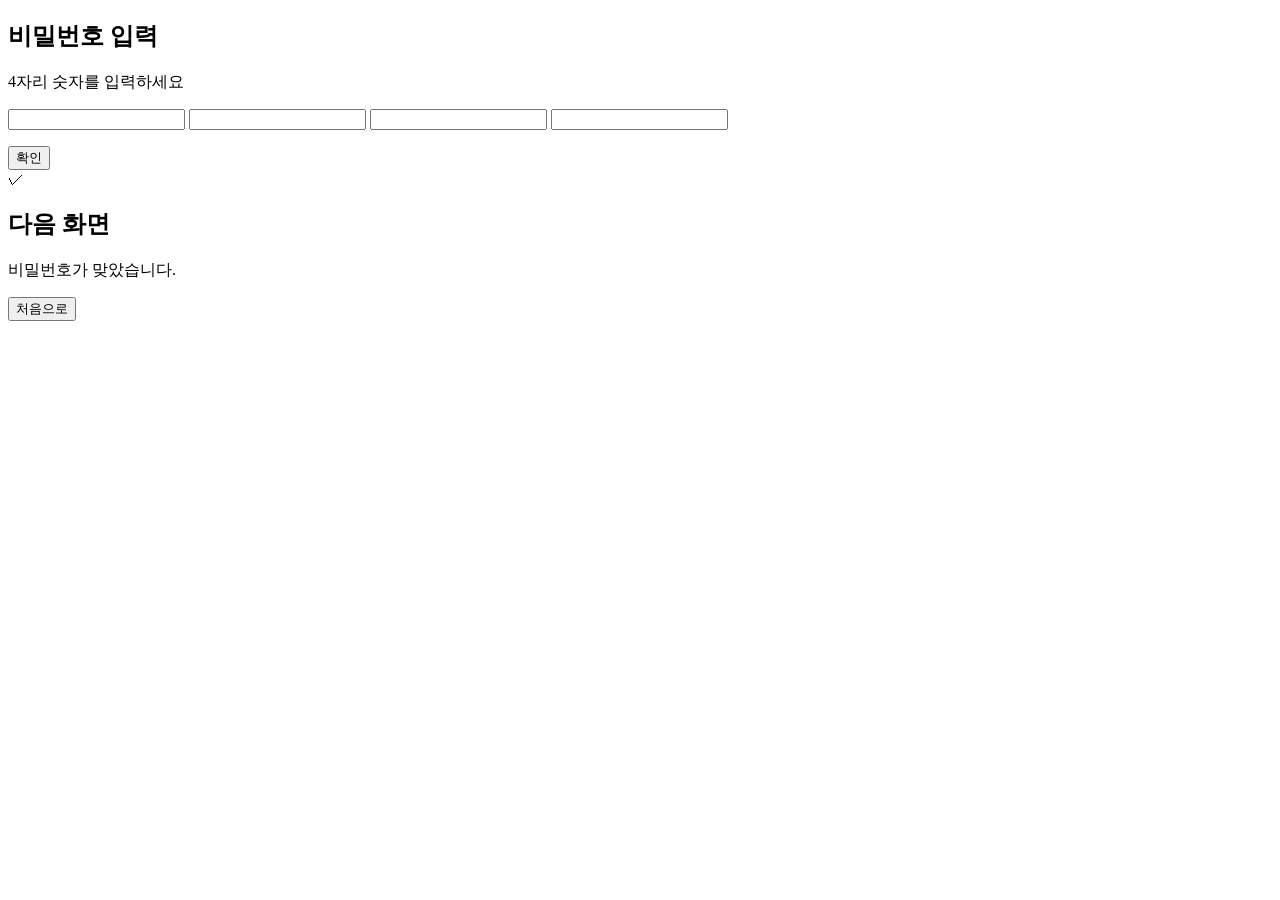
==== password-app/index.html @ 04d48273 "Add password app HTML" ====
<!doctype html>
<html lang="ko">
  <head>
    <meta charset="UTF-8" />
    <meta name="viewport" content="width=device-width, initial-scale=1.0" />
    <title>4자리 비밀번호</title>
    <link rel="stylesheet" href="./styles.css" />
  </head>
  <body>
    <main class="app" aria-live="polite">
      <section class="scene" id="lock-screen">
        <div class="lock-art" aria-hidden="true">
          <span class="lock-shackle"></span>
          <span class="lock-body"></span>
          <span class="lock-dot"></span>
        </div>

        <h1>비밀번호 입력</h1>
        <p class="hint">4자리 숫자를 입력하세요</p>

        <form id="pin-form" autocomplete="off">
          <div class="pin-inputs" role="group" aria-label="4자리 비밀번호">
            <input type="password" inputmode="numeric" pattern="[0-9]*" maxlength="1" aria-label="첫 번째 숫자" />
            <input type="password" inputmode="numeric" pattern="[0-9]*" maxlength="1" aria-label="두 번째 숫자" />
            <input type="password" inputmode="numeric" pattern="[0-9]*" maxlength="1" aria-label="세 번째 숫자" />
            <input type="password" inputmode="numeric" pattern="[0-9]*" maxlength="1" aria-label="네 번째 숫자" />
          </div>

          <p class="message" id="message"></p>
          <button type="submit">확인</button>
        </form>
      </section>

      <section class="scene success-screen hidden" id="success-screen">
        <div class="success-mark" aria-hidden="true">✓</div>
        <h1>다음 화면</h1>
        <p>비밀번호가 맞았습니다.</p>
        <button type="button" id="reset-button">처음으로</button>
      </section>
    </main>

    <script src="./script.js"></script>
  </body>
</html>
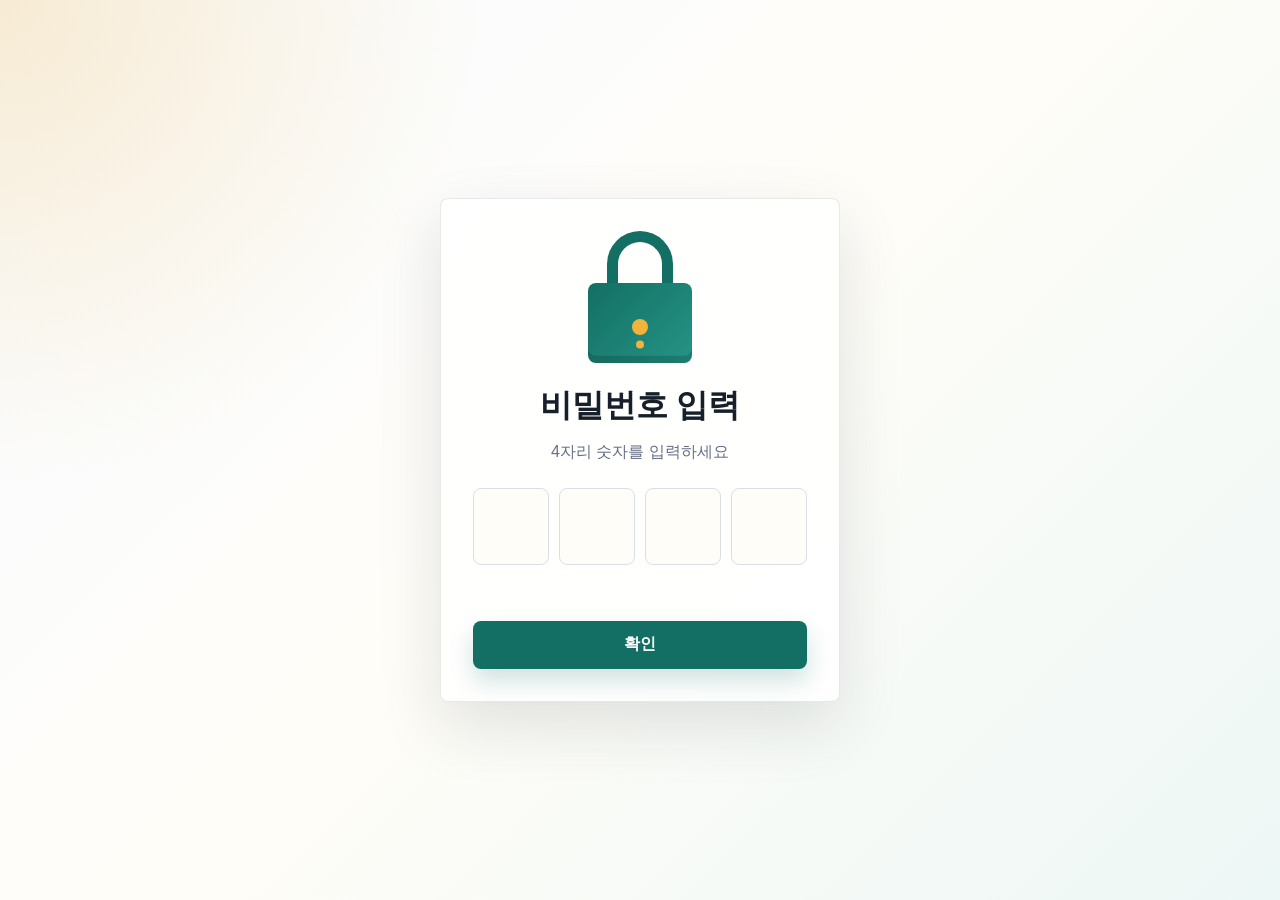
==== commit 1ed2b813: "Move password app to encrypted challenge screen" ====
--- a/password-app/index.html
+++ b/password-app/index.html
@@ -31,14 +31,9 @@
         </form>
       </section>
 
-      <section class="scene success-screen hidden" id="success-screen">
-        <div class="success-mark" aria-hidden="true">✓</div>
-        <h1>다음 화면</h1>
-        <p>비밀번호가 맞았습니다.</p>
-        <button type="button" id="reset-button">처음으로</button>
-      </section>
+      <section class="scene success-screen hidden" id="success-screen"></section>
     </main>
 
-    <script src="./script.js"></script>
+    <script src="./script.js?v=3"></script>
   </body>
 </html>
--- a/password-app/styles.css
+++ b/password-app/styles.css
@@ -0,0 +1,213 @@
+:root {
+  color-scheme: light;
+  font-family:
+    Pretendard, "Apple SD Gothic Neo", "Malgun Gothic", Arial, sans-serif;
+  --ink: #17202a;
+  --muted: #667085;
+  --paper: #fffdf8;
+  --line: #d9dee7;
+  --accent: #136f63;
+  --accent-dark: #0d4e46;
+  --danger: #c24132;
+  --gold: #f3b23a;
+}
+
+* {
+  box-sizing: border-box;
+}
+
+body {
+  min-height: 100vh;
+  margin: 0;
+  display: grid;
+  place-items: center;
+  background:
+    radial-gradient(circle at top left, rgba(243, 178, 58, 0.22), transparent 30rem),
+    linear-gradient(135deg, #f8fbff 0%, #fffdf8 48%, #edf7f5 100%);
+  color: var(--ink);
+}
+
+button,
+input {
+  font: inherit;
+}
+
+.app {
+  width: min(92vw, 25rem);
+}
+
+.scene {
+  min-height: 31rem;
+  padding: 2rem;
+  display: flex;
+  flex-direction: column;
+  align-items: center;
+  justify-content: center;
+  gap: 1rem;
+  border: 1px solid rgba(23, 32, 42, 0.1);
+  border-radius: 8px;
+  background: rgba(255, 255, 255, 0.82);
+  box-shadow: 0 1.5rem 4rem rgba(23, 32, 42, 0.12);
+  backdrop-filter: blur(14px);
+}
+
+.hidden {
+  display: none;
+}
+
+.lock-art {
+  position: relative;
+  width: 7.5rem;
+  height: 8.25rem;
+  margin-bottom: 0.5rem;
+}
+
+.lock-shackle {
+  position: absolute;
+  left: 1.7rem;
+  top: 0;
+  width: 4.1rem;
+  height: 4.6rem;
+  border: 0.72rem solid var(--accent);
+  border-bottom: 0;
+  border-radius: 3rem 3rem 0 0;
+}
+
+.lock-body {
+  position: absolute;
+  left: 0.5rem;
+  right: 0.5rem;
+  bottom: 0;
+  height: 5rem;
+  border-radius: 8px;
+  background: linear-gradient(135deg, var(--accent) 0%, #259486 100%);
+  box-shadow: inset 0 -0.45rem 0 rgba(0, 0, 0, 0.16);
+}
+
+.lock-dot {
+  position: absolute;
+  left: 50%;
+  bottom: 1.75rem;
+  width: 1rem;
+  height: 1rem;
+  transform: translateX(-50%);
+  border-radius: 999px;
+  background: var(--gold);
+  box-shadow: 0 1.1rem 0 -0.25rem var(--gold);
+}
+
+h1 {
+  margin: 0;
+  font-size: 2rem;
+  line-height: 1.15;
+  letter-spacing: 0;
+}
+
+p {
+  margin: 0;
+  line-height: 1.5;
+}
+
+.hint {
+  color: var(--muted);
+}
+
+form {
+  width: 100%;
+  display: grid;
+  gap: 1rem;
+  margin-top: 0.5rem;
+}
+
+.pin-inputs {
+  display: grid;
+  grid-template-columns: repeat(4, minmax(0, 1fr));
+  gap: 0.6rem;
+}
+
+.pin-inputs input {
+  width: 100%;
+  aspect-ratio: 1;
+  border: 1px solid var(--line);
+  border-radius: 8px;
+  background: var(--paper);
+  color: var(--ink);
+  text-align: center;
+  font-size: clamp(1.5rem, 9vw, 2.1rem);
+  font-weight: 700;
+  outline: 0;
+  transition:
+    border-color 160ms ease,
+    box-shadow 160ms ease,
+    transform 160ms ease;
+}
+
+.pin-inputs input:focus {
+  border-color: var(--accent);
+  box-shadow: 0 0 0 0.25rem rgba(19, 111, 99, 0.16);
+  transform: translateY(-1px);
+}
+
+.message {
+  min-height: 1.5rem;
+  color: var(--danger);
+  text-align: center;
+  font-weight: 700;
+}
+
+button {
+  min-height: 3rem;
+  border: 0;
+  border-radius: 8px;
+  background: var(--accent);
+  color: white;
+  cursor: pointer;
+  font-weight: 800;
+  box-shadow: 0 0.75rem 1.5rem rgba(19, 111, 99, 0.2);
+  transition:
+    background 160ms ease,
+    transform 160ms ease;
+}
+
+button:hover {
+  background: var(--accent-dark);
+}
+
+button:active {
+  transform: translateY(1px);
+}
+
+.success-screen {
+  text-align: center;
+}
+
+.success-mark {
+  width: 6.5rem;
+  height: 6.5rem;
+  display: grid;
+  place-items: center;
+  border-radius: 999px;
+  background: #dff4ef;
+  color: var(--accent);
+  font-size: 4rem;
+  font-weight: 900;
+}
+
+.success-screen p {
+  color: var(--muted);
+}
+
+.success-screen button {
+  width: 100%;
+  margin-top: 0.75rem;
+}
+
+@media (max-width: 360px) {
+  .scene {
+    padding: 1.5rem;
+  }
+
+  h1 {
+    font-size: 1.7rem;
+  }
+}
